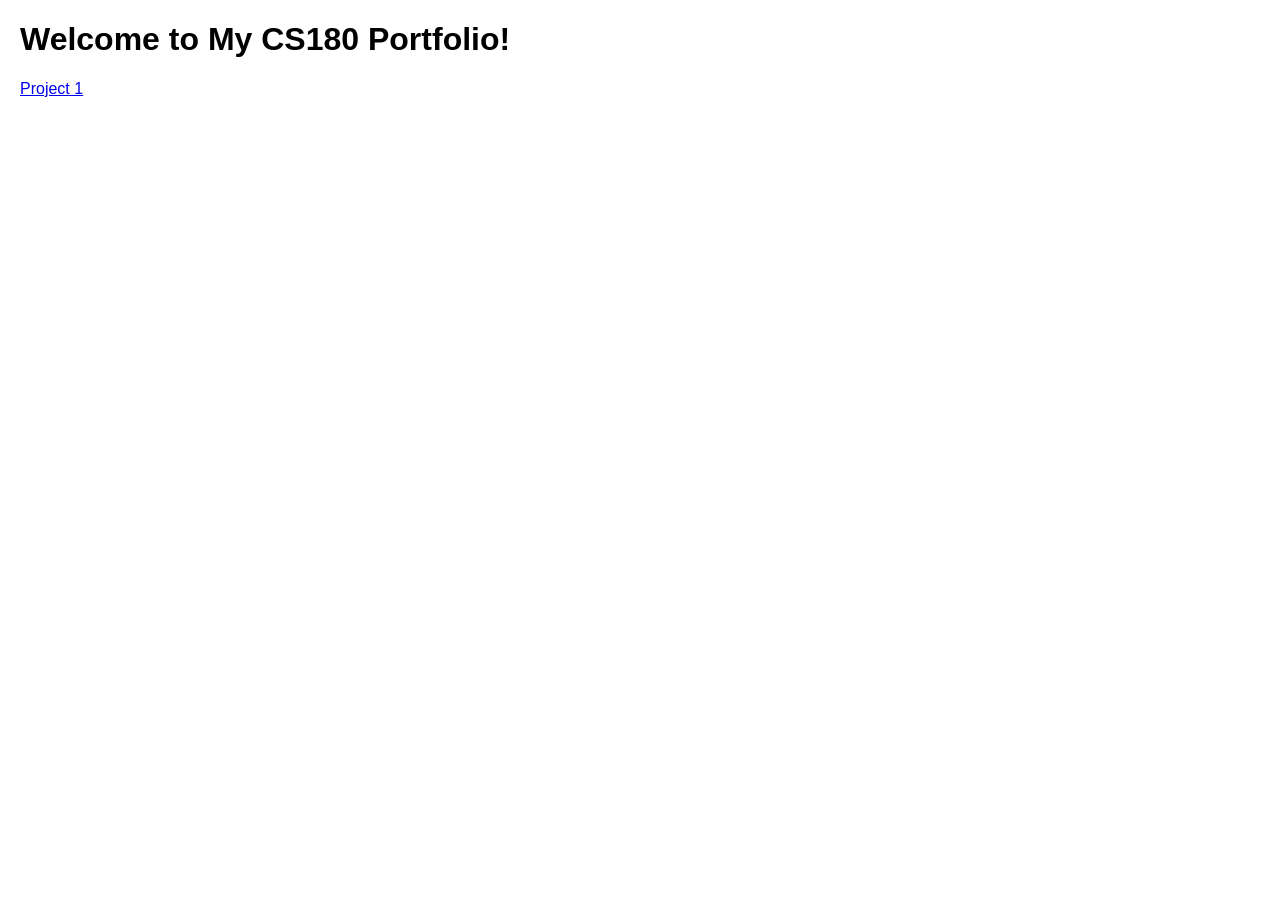
==== index.html @ 77864129 "Add initial HTML structure for portfolio" ====
<!DOCTYPE html>
<html>
<head>
    <title>My Portfolio</title>
    <style>
        body {
            font-family: Arial, sans-serif;
            margin: 20px;
        }
    </style>
</head>
<body>
    <h1>Welcome to My CS180 Portfolio!</h1>
    <a href="./1/index.html">Project 1</a>
</body>
</html>
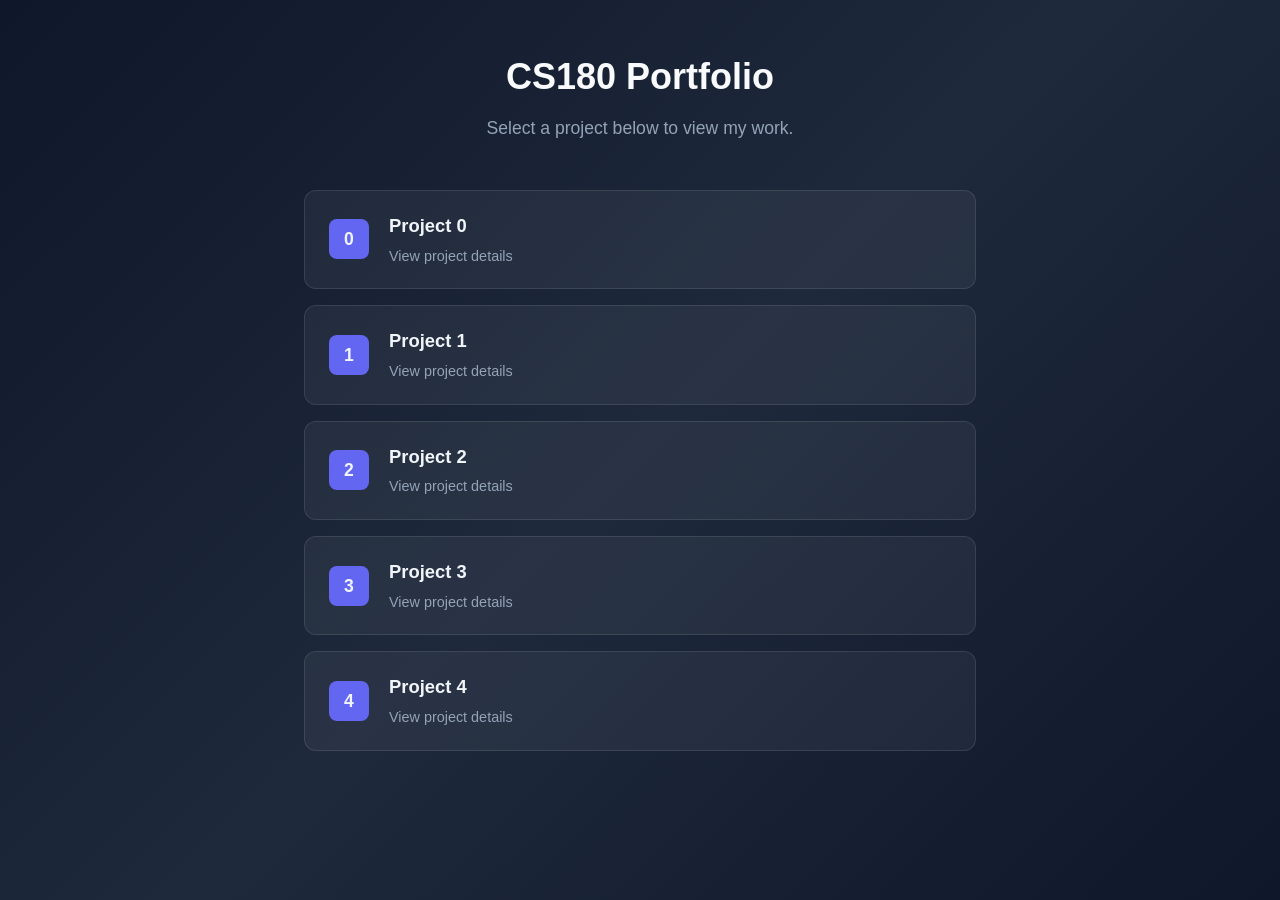
==== commit 5d0b4e7c: "basic webpage set up" ====
--- a/index.html
+++ b/index.html
@@ -1,16 +1,65 @@
 <!DOCTYPE html>
-<html>
+<html lang="en">
 <head>
-    <title>My Portfolio</title>
-    <style>
-        body {
-            font-family: Arial, sans-serif;
-            margin: 20px;
-        }
-    </style>
+    <meta charset="UTF-8">
+    <meta name="viewport" content="width=device-width, initial-scale=1.0">
+    <title>CS180 Portfolio</title>
+    <link rel="stylesheet" href="styles.css">
 </head>
 <body>
-    <h1>Welcome to My CS180 Portfolio!</h1>
-    <a href="./1/index.html">Project 1</a>
+    <div class="container">
+        <header>
+            <h1>CS180 Portfolio</h1>
+            <p>Select a project below to view my work.</p>
+        </header>
+
+        <ul class="project-list">
+            <li>
+                <a href="./0/index.html">
+                    <span class="project-number">0</span>
+                    <div class="project-info">
+                        <h2>Project 0</h2>
+                        <span>View project details</span>
+                    </div>
+                </a>
+            </li>
+            <li>
+                <a href="./1/index.html">
+                    <span class="project-number">1</span>
+                    <div class="project-info">
+                        <h2>Project 1</h2>
+                        <span>View project details</span>
+                    </div>
+                </a>
+            </li>
+            <li>
+                <a href="./2/index.html">
+                    <span class="project-number">2</span>
+                    <div class="project-info">
+                        <h2>Project 2</h2>
+                        <span>View project details</span>
+                    </div>
+                </a>
+            </li>
+            <li>
+                <a href="./3/index.html">
+                    <span class="project-number">3</span>
+                    <div class="project-info">
+                        <h2>Project 3</h2>
+                        <span>View project details</span>
+                    </div>
+                </a>
+            </li>
+            <li>
+                <a href="./4/index.html">
+                    <span class="project-number">4</span>
+                    <div class="project-info">
+                        <h2>Project 4</h2>
+                        <span>View project details</span>
+                    </div>
+                </a>
+            </li>
+        </ul>
+    </div>
 </body>
 </html>
--- a/styles.css
+++ b/styles.css
@@ -0,0 +1,129 @@
+* {
+    margin: 0;
+    padding: 0;
+    box-sizing: border-box;
+}
+
+body {
+    font-family: -apple-system, BlinkMacSystemFont, "Segoe UI", Roboto, Helvetica, Arial, sans-serif;
+    background: linear-gradient(135deg, #0f172a 0%, #1e293b 50%, #0f172a 100%);
+    color: #e2e8f0;
+    min-height: 100vh;
+    line-height: 1.6;
+}
+
+.container {
+    max-width: 720px;
+    margin: 0 auto;
+    padding: 3rem 1.5rem;
+}
+
+header {
+    text-align: center;
+    margin-bottom: 3rem;
+}
+
+header h1 {
+    font-size: 2.25rem;
+    font-weight: 700;
+    color: #f8fafc;
+    margin-bottom: 0.5rem;
+}
+
+header p {
+    font-size: 1.1rem;
+    color: #94a3b8;
+}
+
+.project-list {
+    list-style: none;
+    display: flex;
+    flex-direction: column;
+    gap: 1rem;
+}
+
+.project-list a {
+    display: flex;
+    align-items: center;
+    gap: 1.25rem;
+    padding: 1.25rem 1.5rem;
+    background: rgba(255, 255, 255, 0.05);
+    border: 1px solid rgba(255, 255, 255, 0.1);
+    border-radius: 12px;
+    color: #f1f5f9;
+    text-decoration: none;
+    transition: background 0.2s, border-color 0.2s, transform 0.15s;
+}
+
+.project-list a:hover {
+    background: rgba(255, 255, 255, 0.1);
+    border-color: rgba(99, 102, 241, 0.5);
+    transform: translateY(-2px);
+}
+
+.project-number {
+    display: flex;
+    align-items: center;
+    justify-content: center;
+    width: 2.5rem;
+    height: 2.5rem;
+    background: #6366f1;
+    border-radius: 8px;
+    font-weight: 700;
+    font-size: 1.1rem;
+    flex-shrink: 0;
+}
+
+.project-info h2 {
+    font-size: 1.15rem;
+    font-weight: 600;
+    margin-bottom: 0.15rem;
+}
+
+.project-info span {
+    font-size: 0.9rem;
+    color: #94a3b8;
+}
+
+.placeholder-page {
+    display: flex;
+    flex-direction: column;
+    align-items: center;
+    justify-content: center;
+    min-height: 100vh;
+    text-align: center;
+    padding: 2rem;
+}
+
+.placeholder-page .icon {
+    font-size: 4rem;
+    margin-bottom: 1.5rem;
+}
+
+.placeholder-page h1 {
+    font-size: 1.75rem;
+    font-weight: 600;
+    color: #f8fafc;
+    margin-bottom: 1rem;
+}
+
+.placeholder-page p {
+    font-size: 1.1rem;
+    color: #94a3b8;
+    margin-bottom: 2rem;
+}
+
+.back-link {
+    display: inline-block;
+    padding: 0.75rem 1.5rem;
+    background: #6366f1;
+    color: #fff;
+    text-decoration: none;
+    border-radius: 8px;
+    font-weight: 500;
+    transition: background 0.2s;
+}
+
+.back-link:hover {
+    background: #4f46e5;
+}
